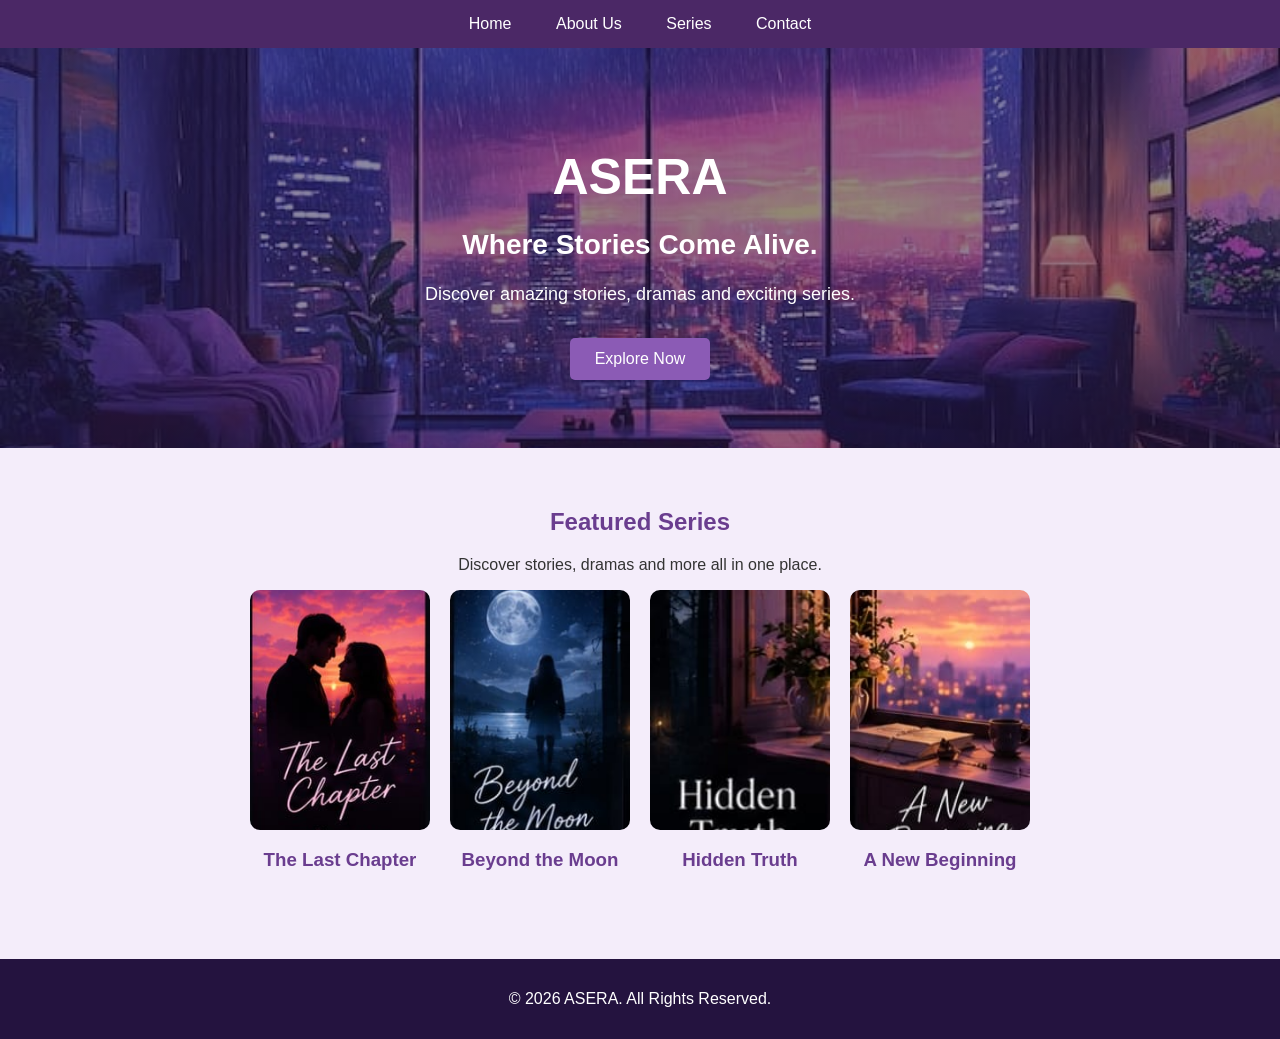
==== index.html @ 746fb0fd "Add files via upload" ====
<html>

<head>

    <title>ASERA - Home</title>

    <link rel="stylesheet" href="index.css">

</head>


<body>

    <!-- Header -->
     <!--

    <header>

        <img src="HLOGO.jpeg" class="logo">

        

    </header>
-->



    <!-- Navigation -->

    <nav>

        <a href="index.html">Home</a>

        <a href="about.html">About Us</a>

        <a href="series.html">Series</a>

        <a href="contact.html">Contact</a>

    </nav>


    <!-- Hero Section -->

    <section class="hero">

        <h1>ASERA</h1>

        <h2>Where Stories Come Alive.</h2>

        <p>
            Discover amazing stories, dramas
            and exciting series.
        </p>

        <a href="series.html" class="button">
            Explore Now
        </a>

    </section>


    <!-- Featured Series -->

    <section class="featured">

        <h1>Featured Series</h1>

        <p>
            Discover stories, dramas and more
            all in one place.
        </p>


        <div class="series-images">

            <div>

                <img src="H1.jpeg">

                <h3>The Last Chapter</h3>

            </div>


            <div>

                <img src="H2.jpeg">

                <h3>Beyond the Moon</h3>

            </div>


            <div>

                <img src="H4.jpeg">

                <h3>Hidden Truth</h3>

            </div>


            <div>

                <img src="H3.jpeg">

                <h3>A New Beginning</h3>

            </div>

        </div>

    </section>


    <!-- Footer -->

    <footer>

        <p>
            © 2026 ASERA. All Rights Reserved.
        </p>

    </footer>


</body>

</html>
---- index.css ----
/* Whole Page */

body {

    margin: 0;

    font-family: Verdana, Geneva, Tahoma, sans-serif;

    background-color: #f4edfa;

    color: #333333;

}


/* Header */
/*

header {

    background-color: #24133f;

    color: white;

    text-align: ;

    padding: 20px;

}
    */


/* Logo */
/*
.logo {

    width: 12px;

    height: 12px;

    border-radius: 15%;

    object-fit: cover;
    align-self: left;

}
*/

/* Navigation */

nav {

    background-color: #4b2866;

    text-align: center;

    padding: 15px;

}


/* Navigation Links */

nav a {

    color: white;

    text-decoration: none;

    margin: 20px;

    font-size: 16px;

}


/* Hero Section */

.hero {

    height: 400px;

    background-image:
    linear-gradient(
        rgba(40, 20, 70, 0.5),
        rgba(40, 20, 70, 0.5)
    ),
    url("H6.jpeg");

    background-size: cover;

    background-position: center;

    text-align: center;
    color: white;
    padding-top: 80px;

    box-sizing: border-box;

}


/* Hero Heading */

.hero h1 {

    font-size: 50px;

    margin: 20px;

}


/* Hero Sub Heading */

.hero h2 {

    font-size: 28px;

}


/* Hero Paragraph */

.hero p {

    font-size: 18px;

}


/* Explore Button */

.button {

    display: inline-block;

    background-color: #8b5bb5;

    color: white;

    padding: 12px 25px;

    text-decoration: none;

    border-radius: 5px;

    margin-top: 15px;

}


/* Featured Section */

.featured {

    text-align: center;

    padding: 40px;

}


/* Featured Heading */

.featured h1 {

    color: #6a3d8f;

}


/* Series Images */

.series-images {

    display: flex;

    justify-content: center;

    gap: 20px;

    flex-wrap: wrap;

}


/* Each Image */

.series-images img {

    width: 180px;

    height: 240px;

    object-fit: cover;

    border-radius: 10px;

}


/* Series Name */

.series-images h3 {

    color: #6a3d8f;

}


/* Footer */

footer {

    background-color: #24133f;

    color: white;

    text-align: center;

    padding: 15px;

    margin-top: 30px;

}
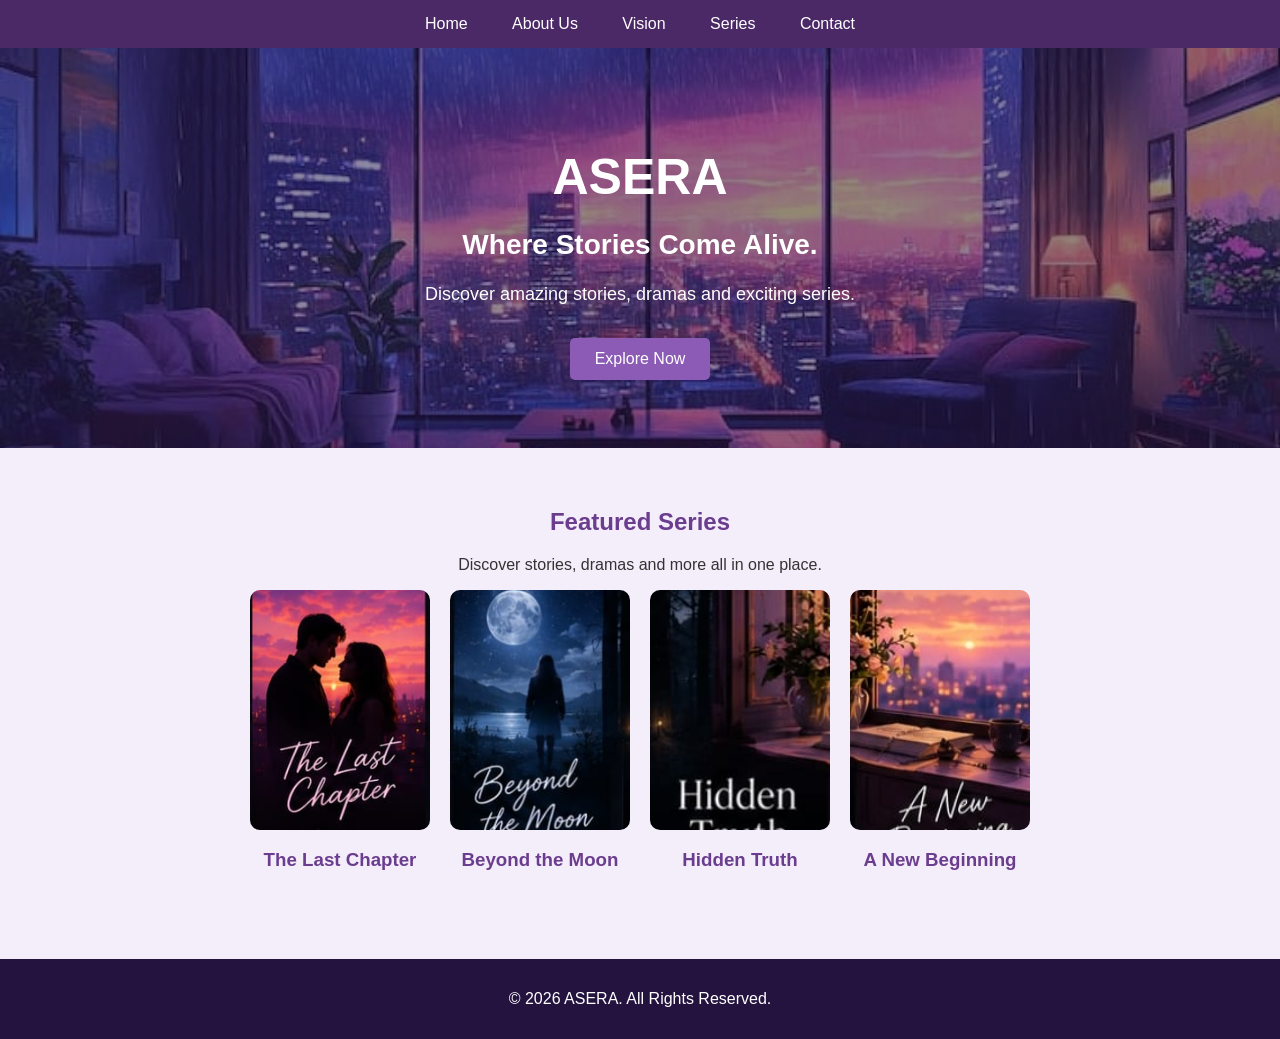
==== commit 6a2d9281: "Update navigation links and format HTML structure" ====
--- a/index.html
+++ b/index.html
@@ -33,6 +33,7 @@
         <a href="index.html">Home</a>
 
         <a href="about.html">About Us</a>
+        <a href="vision.html">Vision</a>
 
         <a href="series.html">Series</a>
 
@@ -128,4 +129,4 @@
 
 </body>
 
-</html>+</html>
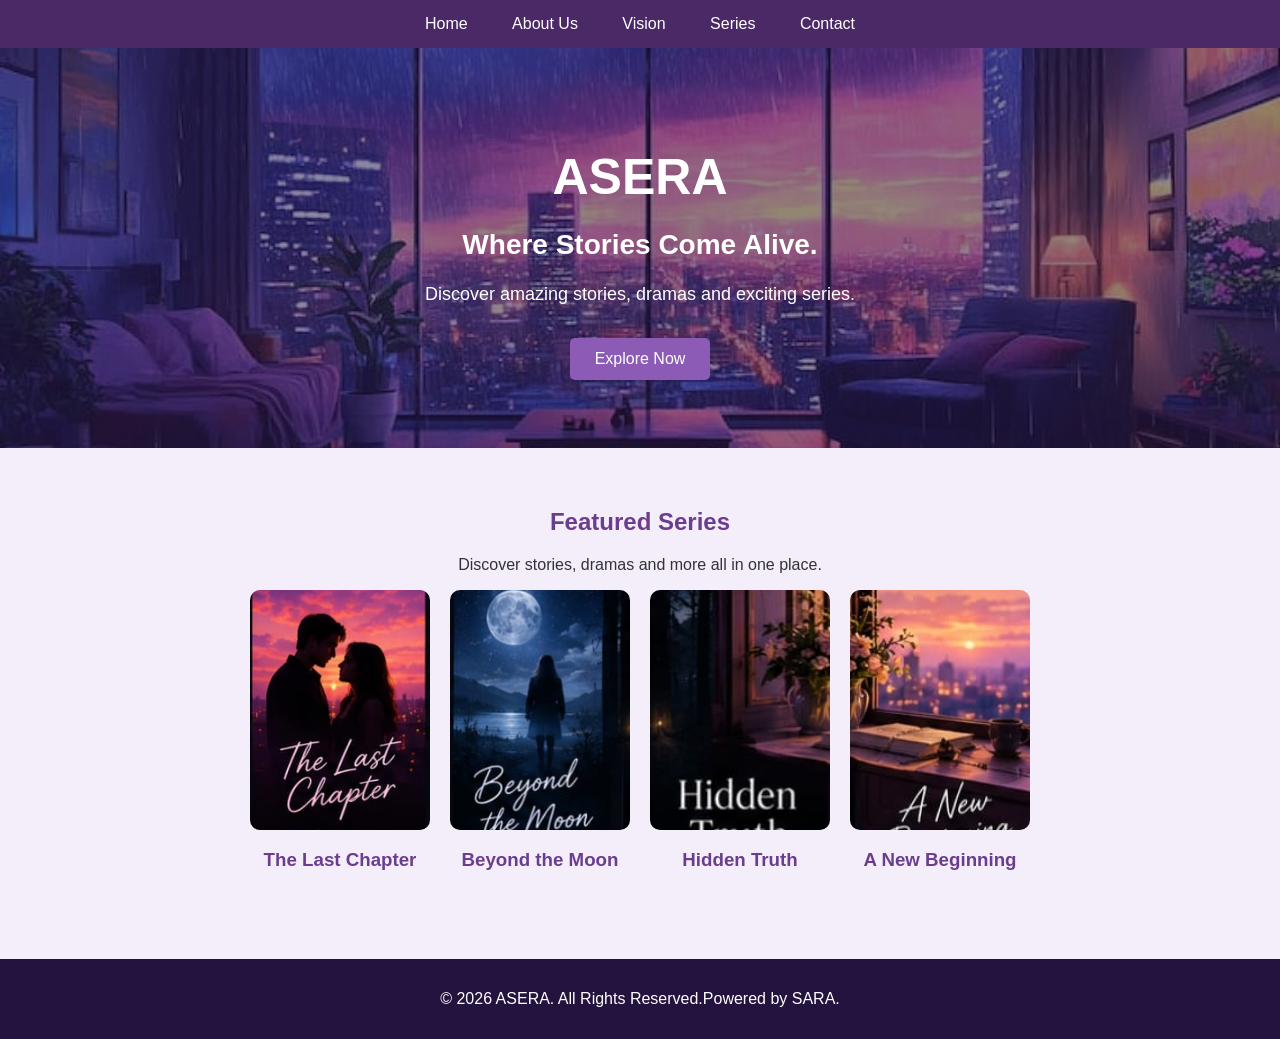
==== commit 9888bc1f: "Update footer with 'Powered by SARA.' Added 'Powered by SARA.' to the footer." ====
--- a/index.html
+++ b/index.html
@@ -121,7 +121,7 @@
     <footer>
 
         <p>
-            © 2026 ASERA. All Rights Reserved.
+            © 2026 ASERA. All Rights Reserved.Powered by SARA.
         </p>
 
     </footer>
